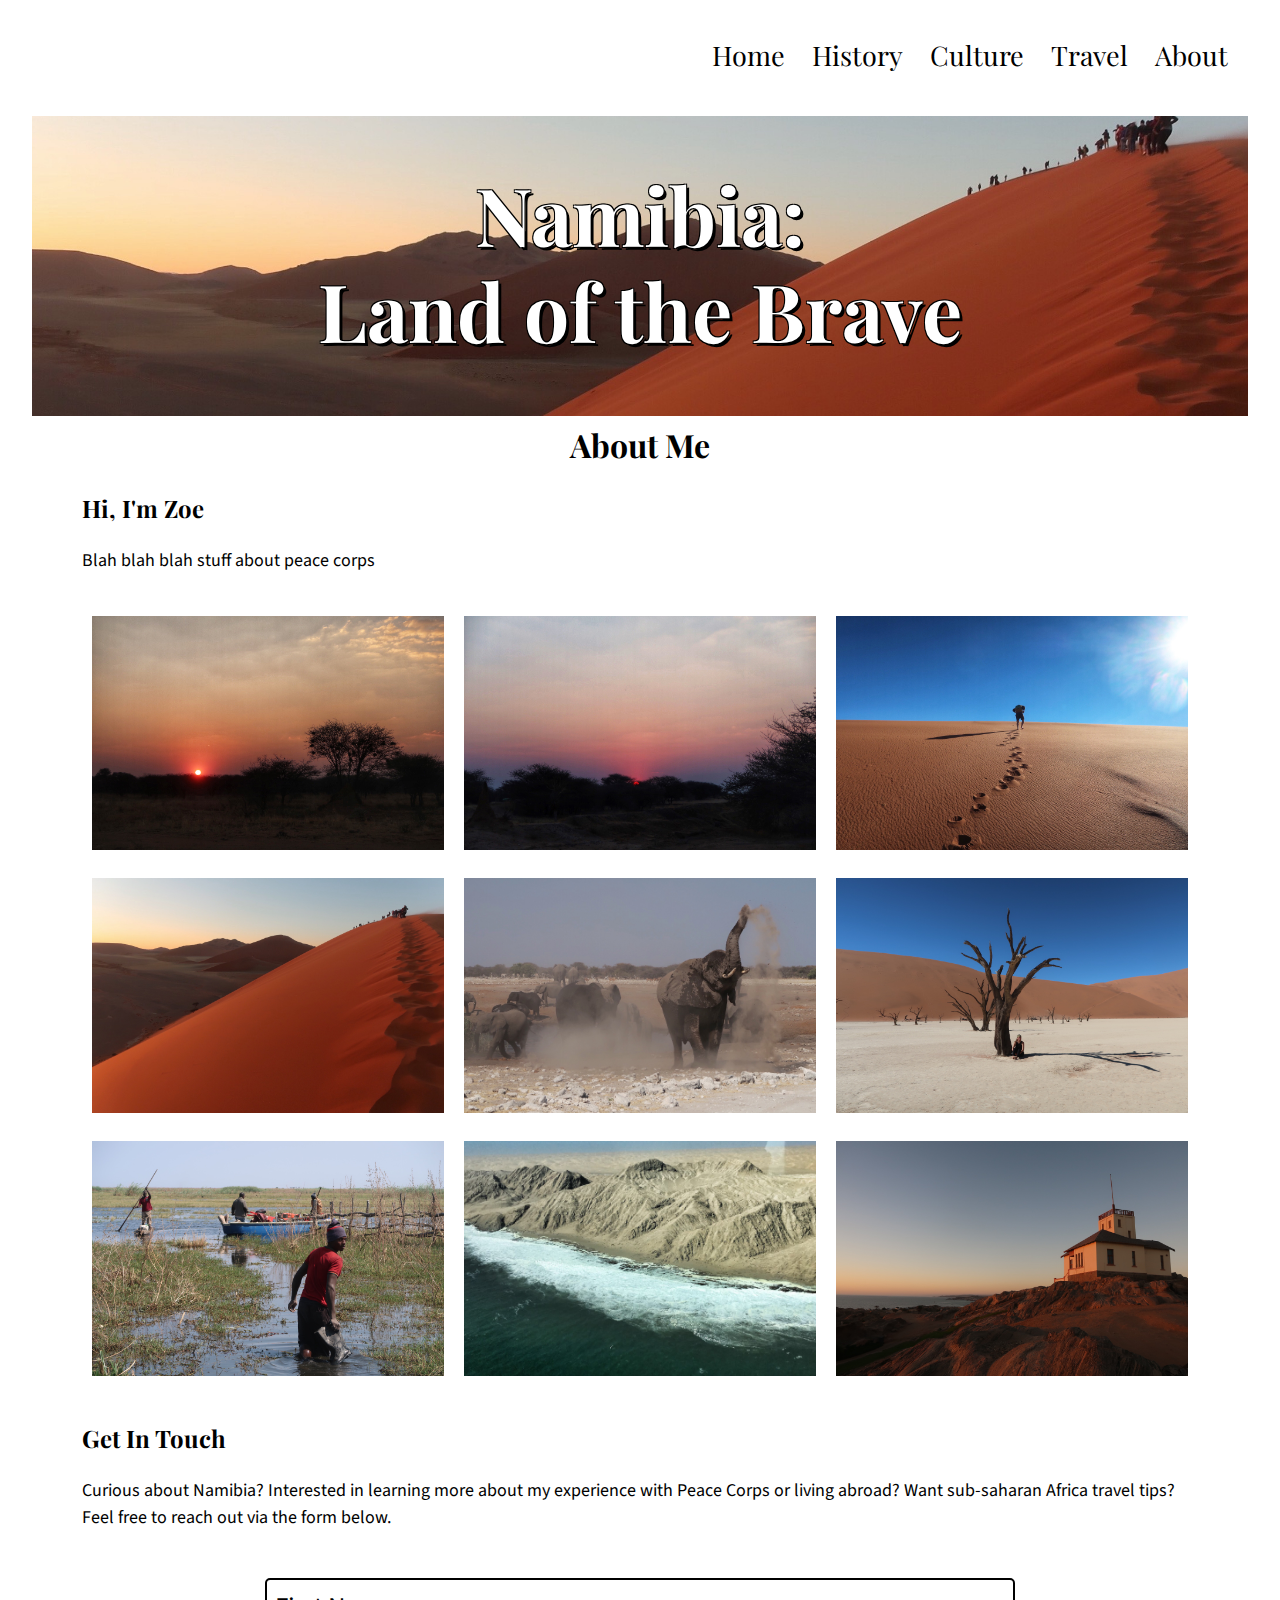
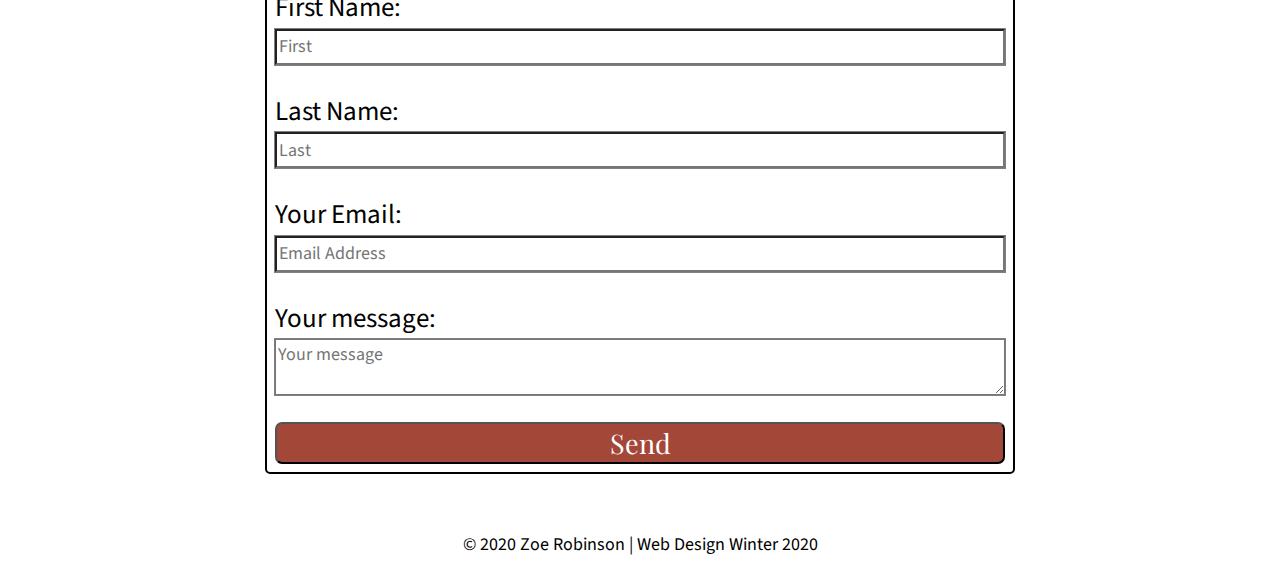
==== about.html @ 70f1e92c "Add files via upload" ====
<!DOCTYPE html>
<html lang="en">
  <head>
    <!-- Global site tag (gtag.js) - Google Analytics -->
    <script async src="https://www.googletagmanager.com/gtag/js?id=UA-159987668-1"></script>
    <script>
    window.dataLayer = window.dataLayer || [];
    function gtag(){dataLayer.push(arguments);}
    gtag('js', new Date());

    gtag('config', 'UA-159987668-1');
    </script>

    <meta charset="utf-8">
    <link rel="stylesheet" type="text/css" href="css/html5reset.css">
    <link rel="stylesheet" type="text/css" href="css/style.css">
    <link href="https://fonts.googleapis.com/css?family=Playfair+Display&display=swap" rel="stylesheet">
    <link href="https://fonts.googleapis.com/css?family=Source+Sans+Pro&display=swap" rel="stylesheet">
    <link rel="shortcut icon" type="image/png" href="images/namibia-favicon.png"/>

    <title>Namibia</title>
  </head>

  <body>
  <main>
    <!-- Skip to content -->
    <div class="skip"><a href="#main">Skip to Main Content</a></div>
    <div class="about-container">
      <nav>
        <ul>
          <li><a href="index.html">Home</a></li>
          <li><a href="history.html">History</a></li>
          <li><a href="culture.html">Culture</a></li>
          <li><a href="travel.html">Travel</a></li>
          <li class="selected"><a href="about.html">About</a></li>
        </ul>
      </nav>

    <!-- Header content -->
      <header id="main">
        <h1>Namibia:<br>Land of the Brave</h1>
      </header>

    <!-- About -->
    <div class="about-me-text-block">
     <h2>About Me</h2><br>

      <h3>Hi, I'm Zoe</h3><br>
        <p>Blah blah blah stuff about peace corps 
        </p><br>
    </div>

    <div class="gallery">
      <div class="img-one"><img src="images/sunset-1.JPG" alt=""/></div>
      
      <div class="img-two"><img src="images/sunset-2.JPG" alt=""/></div>
      
      <div class="img-three"><img src="images/climbing-dune.JPG" alt=""/></div>
      
      <div class="img-four"><img src="images/dune-sunrise.JPG" alt=""/></div>
      
      <div class="img-five"><img src="images/elephant.jpeg" alt="" /></div>
      
      <div class="img-six"><img src="images/deadvlei.jpg" alt=""/></div>
      
      <div class="img-seven"><img src="images/zambezi.jpg" alt=""/></div>
      
      <div class="img-eight"><img src="images/sea-dunes.jpg" alt="" /></div>
      
      <div class="img-nine"><img src="images/shark-island.jpg" alt="" /></div><br>
    </div>



    <div class="get-in-touch">
      <h3>Get In Touch</h3><br>
      <p>Curious about Namibia? Interested in learning more about my experience with Peace Corps or living abroad? Want sub-saharan Africa travel tips? Feel free to reach out via the form below.
      </p><br>
    </div>

<!-- Form -->
    <div class ="form">

        <form action="https://formspree.io/xaybbjbl" method="POST" target="blank">
        <fieldset>
          <div class = "contact">
          <label for ="first">First Name:</label>
          <input type="text" id ="first" name="fname" placeholder ="First"/>
          <br>
          <label for ="last">Last Name:</label>
          <input type="text" id ="last" name="lname" placeholder ="Last"/> 
          <br>
          <label for ="email">Your Email:</label>
          <input type="email" id="email" name ="email" placeholder ="Email Address"/> 
          <br>
          <label for ="message">Your message:</label>
          <textarea type="text" id="message" name="msg" placeholder="Your message"></textarea>
          <br>
        <button type="submit">Send</button>
        </fieldset>
      </form><br>
    </div>


  
    <footer>
      <p>© 2020 Zoe Robinson | Web Design Winter 2020</p>
    </footer>
    </div>
    </main>
  </body>
</html>
---- css/style.css ----
body{
  	background-color: white;
  	font-size: 18px;
    line-height:1.5;
  	margin: 0;
  	padding: 0;
    font-family: 'Source Sans Pro', sans-serif;
}

header{
  background: url("../images/dune-sunrise.JPG");
  /* parallax effect */
  background-attachment: fixed;    
  background-position: center;
  background-repeat: no-repeat;
  background-size: cover;     
  height: 300px;               
  grid-column: 1 / -1;
  color: black; 
  flex-direction: row;
}

header p{
  color: black;
  font-size: 24px;
  padding: 0 100px;
  text-align: center;
  font-family: 'Source Sans Pro', sans-serif;
  font-weight: 900;
}

/* navbar */
nav{
    background-color: white;
    padding: 5px 5px; 
    text-align: center;
    font-family: 'Playfair Display', serif;
    grid-column: 1 / -1;
    grid-row: 1 / span 1;
}

nav li{
    display:block;
    line-height: 1.1;

}

nav a{
    color: black;
    text-decoration: none; 
}

nav a:hover{
    background: black;
    color: white;
}

div.container li.selected a{
  color: #A34739;
  text-decoration: underline;
}


h1{
  	font-size: 60px;
  	line-height: 1.2;
  	padding: 50px 0;
  	text-align: center;
    margin: 0 auto;
    font-family: 'Playfair Display', serif;
    color: white;
    text-shadow:
       3px 3px 0 #000,
     -1px -1px 0 #000,  
      1px -1px 0 #000,
      -1px 1px 0 #000,
       1px 1px 0 #000;
}

h2{
  	font-size: 32px;
  	line-height: 1.5;
    font-family: 'Playfair Display', serif;
    text-align: center;
}

h3{
    font-size: 24px;
    line-height: 1;
    font-family: 'Playfair Display', serif;
}

/* skip to content hidden, transition in */
.skip a{
  	background: white;
  	left: 0;
  	padding: 6px;
  	-webkit-transition: top 1s ease-out;
  	transition: top 1s ease-out;
  	z-index: 1;
  	position: absolute;
  	top: -40px;
}

/* move skip to content to top right of page when in focus */
.skip a:focus{
	top: 0;
}
 
/* add a border around content in focus */
*:focus{
 	border: 2px solid black;
 } 

footer{
  	background-color: white;
  	color: black;
  	grid-column: 1 / -1; 
  	grid-row: 9 / span 1;
    padding: 10px;
  	text-align: center;
}


/* grid container */
.container{
  display: grid;
  grid-template-columns: 50px auto 50px;
  grid-template-rows: auto auto auto auto auto auto auto auto auto;
  grid-row-gap: 15px;
}

/* Homepage (HP) styling */

.about-text-block{
  display: grid;
  text-align: center;
  grid-column: 2 / span 1;
  grid-row: 3 / span 1;
}

.quick-facts-block {
  grid-column: 2 / span 1;
  grid-row: 4 / span 1;
  text-align: center;
}

/* HP - slideshow container */
.slideshow-container {
  position: relative;
  background: #f1f1f1f1;
  min-height: 300px;
  grid-column: 2 / span 1;
  grid-row: 5 / span 1;
}

/* HP - slides */
.mySlides {
  display: none;
  padding: 80px;
  font-size: 1em;
  text-align: center;
}

/* HP - next & previous buttons */
.prev, .next {
  cursor: pointer;
  position: absolute;
  top: 50%;
  width: auto;
  margin-top: -70px;
  padding: 16px;
  color: #A34739;
  font-family: 'Playfair Display', serif;
  font-weight: bold;
  font-size: 4em;
  border-radius: 0 3px 3px 0;
  user-select: none;
}

/* HP - position the "next button" to the right */
.next {
  position: absolute;
  right: 0;
  border-radius: 3px 0 0 3px;
}

/* HP - on hover, add a slightly opaque background color */
.prev:hover, .next:hover {
  background-color: rgba(0,0,0,0.8);
  color: white;
}

/* HP - dot/bullet/indicator container */
.dot-container {
  text-align: center;
  padding: 20px;
  background: #ddd;
  grid-column: 2 / span 1;
  grid-row: 6 / span 1;
}

/* HP - dots/bullets/indicators */
.dot {
  cursor: pointer;
  height: 15px;
  width: 15px;
  margin: 0 2px;
  background-color: #bbb;
  border-radius: 50%;
  display: inline-block;
  transition: background-color 0.6s ease;
}

/* HP - Add a background color to the active dot/circle */
.active, .dot:hover {
  background-color: #A34739;
}


/* HP - cards */
.cards{
    display: flex;
    min-height: 300px;
    flex-direction: row;
    justify-content: center;
    align-items: center;
    flex-wrap: wrap;
    grid-column: 2 / span 1;
    grid-row: 8 / span 1; 
}

.cards-heading{
  justify-content: center;
  text-align: center;
  grid-column: 2 / span 1;
  grid-row: 7 / span 1;
}

.card {
  margin: 10px;
  background: #A34739;
  border-radius: 7px;
  padding: 15px;
  flex-basis: 500px;
}

.card > p {
  list-style: none;
  padding: 10px;
  color: #ffffff;
  text-align: center;
}

.card > ul li {
  width: 90%;
  margin: 20px auto;
}

.card button{
  width: 90%;
  height: 50px;
  display: block;
  margin: 0 auto;
  background: #ffffff; 
  color: #000000;
  font-size: 1.5em;
  font-family: 'Playfair Display', serif;
  border-radius: 7px;
}

.card button:hover {
  background: #000000;
  color: #ffffff;
}

.card > img{
  width: 300px;
  border: 0px solid #ffffff;
  border-radius: 7px 7px 0 0;
}

.flip-cards{
  display: flex;
  max-height: 100px;
  flex-direction: row;
  justify-content: center;
  justify-content: space-between;
  align-items: center;
  flex-wrap: wrap;
  padding: 10px 10px 10px 10px;
  grid-column: 2 / span 1;
  grid-row: 4 / span 2; 
}

/* The flip card container */
.flip-card {
  background-color: white;
  width: 100px;
  height: 100px;
  border: none;
  perspective: 1000px; /* Remove this if you don't want the 3D effect */
}

/* This container is needed to position the front and back side */
.flip-card-inner {
  position: relative;
  width: 100%;
  height: 100%;
  text-align: center;
  transition: transform 0.8s;
  transform-style: preserve-3d;
}

/* Do an horizontal flip when you move the mouse over the flip box container */
.flip-card:hover .flip-card-inner {
  transform: rotateY(180deg);
}

/* Position the front and back side */
.flip-card-front, .flip-card-back {
  position: absolute;
  width: 100%;
  height: 100%;
  -webkit-backface-visibility: hidden; /* Safari */
  backface-visibility: hidden;
}

/* Style the front side (fallback if image is missing) */
.flip-card-front {
  background-color: white;
  color: black;
}

/* Style the back side */
.flip-card-back {
  background: white;
  color: black;
  align-self: center;
  transform: rotateY(180deg);
}

.flip-card-back > h3 {
  font-size: .75em;
}


/* History (H) styling */
.history-text-block{
  display: grid;
  text-align: left;
  grid-column: 2 / span 1;
  grid-row: 3 / span 1;
}

.history-gallery{
  width: 90%;
  padding: 10px;
  display: block;
  margin-left: auto;
  margin-right: auto;
  grid-column: 2 / span 1;
  grid-row: 4 / span 1;
}

.history-caption{
  font-size: 1.25em;
  line-height: 1;
  padding: 10px 0;
  text-align: center;
  font-family: 'Playfair Display', serif;
  color: black;
  grid-column: 2 / span 1;
  grid-row: 5 / span 1;
}

/* Culture (C) styling */
.culture-text-block-1{
  display: grid;
  text-align: left;
  grid-column: 2 / span 1;
  grid-row: 3 / span 1;
}

.culture-text-block-2{
  display: grid;
  text-align: left;
  grid-column: 2 / span 1;
  grid-row: 6 / span 1;
}

.culture-gallery{
  width: 60%;
  padding: 10px;
  display: block;
  margin-left: auto;
  margin-right: auto;
  grid-column: 2 / span 1;
  grid-row: 6 / span 1;
}

.culture-caption{
    font-size: 1.25em;
    line-height: 1;
    padding: 10px 0;
    text-align: center;
    font-family: 'Playfair Display', serif;
    color: black;
    grid-column: 2 / span 1;
    grid-row: 7 / span 1;
}

/* Travel (T) styling */
.travel-text-block{
  display: grid;
  text-align: left;
  grid-column: 2 / span 1;
  grid-row: 3 / span 1;
}

.travel-gallery{
  width: 90%;
  padding: 10px;
  display: block;
  margin-left: auto;
  margin-right: auto;
  grid-column: 2 / span 1;
  grid-row: 4 / span 1;
}

.travel-caption{
    font-size: 20px;
    line-height: 1;
    padding: 10px 0;
    text-align: center;
    font-family: 'Playfair Display', serif;
    color: black;
    grid-column: 2 / span 1;
    grid-row: 5 / span 1;
}


/* About (A) styling */

.about-container{
  display: grid;
  grid-template-columns: 50px 1fr 50px;
  grid-template-rows: repeat(9,auto);
  margin: auto;
  width: 95vw;
  grid-row-gap: 5px;
}

.about-container div{
  overflow: hidden;
}

.about-me-text-block{
  display: grid;
  text-align: left;
  grid-column: 2 / span 1;
  grid-row: 3 / span 1;
}

/* A - gallery styling */
.gallery{
  display: grid;
  text-align: left;
  grid-column: 2 / span 1;
  grid-row: 4 / span 1;
}

.gallery img {
  object-fit: cover;
  max-width: 100%;
  margin: 0 auto;
}

.img-one,.img-two,.img-three,.img-four,.img-five,.img-six,.img-seven,.img-eight,.img-nine{
  padding: 30px;
}


.get-in-touch{
  text-align: left;
  grid-column: 2 / span 1;
  grid-row: 7 / span 1;
}

.form{
  grid-column: 1 / -1;
  grid-row: 8 / span 1;
  width: 100%;
}

/* form styling */
fieldset{
   border-radius: 10px;
   margin: 0 auto;
}

fieldset div{
   border: 2px solid black;
   margin: 2%;
   padding: 1%;
   border-radius: 5px;
}

.contact{
   display: grid;
}
{
   border: 1px solid black;
   width: 100%
   padding: 3%;
   margin-left: 10%;
   -webkit-box-sizing: content-box;
   -moz-box-sizing: content-box;
   box-sizing: content-box;
}

div label{
  font-family: 'Source Sans Pro', sans-serif;
  font-size: 1.5em; 
}

input, textarea, select{
  background-color:#FFFFFF;
  min-height: 30px;
  outline: solid 1px gray;
  font-family: 'Source Sans Pro', sans-serif;
  font-size: 1em;
}

textarea #message{
  font-family: 'Source Sans Pro', sans-serif;
  font-size: 1em;
}

form button {
  background-color: #A34739;
  border-radius: 7px;
  font-family: 'Playfair Display', serif;
  color: white;
  font-size: 1.5em;
}



/* media query #1: TABLET view */

@media screen and (min-width: 600px){
/* navbar */
nav{
    padding: 20px 20px; 
    text-align: center;
    font-size: 1.25em;
}

nav li{
    display:inline-block;
    padding-left:20px;
}

nav a:hover{
    padding: 5px 1px;
}

fieldset{
  width: 90%;
}

}

/* media query #2: DESKTOP view */

@media screen and (min-width: 850px){

  .container{
  display: grid;
  grid-template-columns: 200px auto 200px;
  }

  .slideshow-container {
  min-height: 200px;
  }

  nav{
    padding: 35px 20px;
    text-align: right;
    font-size: 1.5em;
  }

  nav a:hover{
    padding: 10px 1px;
  }

  h1{
    color: white;
    font-size: 80px;
    line-height: 1.2;
    padding: 50px 0;
    text-align: center;
    margin: 0 auto;
    font-family: 'Playfair Display', serif;
  }


  .card {
    flex-basis: 250px;
    flex-flow: row wrap;
    justify-content: center;
  }

  .mySlides {
  font-size: 1.5em;
  }

  .flip-cards{
  display: flex;
  max-height: 200px;
  flex-direction: row;
  justify-content: center;
  justify-content: space-between;
  align-items: center;
  flex-wrap: wrap;
  padding: 10px 10px 120px 10px;
  grid-column: 2 / span 1;
  grid-row: 4 / span 2; 
}

/* About (A) styling */

.about-container{
  display: grid;
  grid-template-columns: 50px repeat(3,1fr) 50px;
  grid-template-rows: repeat(9,auto);
  margin: auto;
  width: 95vw;
  grid-row-gap: 5px;
}

.about-container div{
  overflow: hidden;
}

.about-me-text-block{
  display: grid;
  text-align: left;
  grid-column: 2 / span 3;
  grid-row: 3 / span 1;
}

.gallery{
  grid-column: 2 / span 3;
  grid-row: 4 / span 3;
  width:100%;
  margin: 0 auto;
/*  justify-content: space-between;*/
}

.gallery img {
  object-fit: cover;
  max-width: 100%;
  height: auto;
  transition: transform .5s ease;
}

.gallery img:hover{
    -ms-transform: scale(1.5); 
    -webkit-transform: scale(1.5); 
    transform: scale(1.5);
}

.img-one{
  grid-column: 1 / span 1;
  grid-row: 1 / span 1;
  padding: 10px 10px;
}

.img-two{
  grid-column: 2 / span 1;
  grid-row: 1 / span 1;
  padding: 10px 10px;
}

.img-three{
  grid-column: 3 / span 1;
  grid-row: 1 / span 1;
  padding: 10px 10px;
}

.img-four{
  grid-column: 1 / span 1;
  grid-row: 2 / span 1;
  padding: 10px 10px;
}

.img-five{
  grid-column: 2 / span 1;
  grid-row: 2 / span 1;
  padding: 10px 10px;
}

.img-six{
  grid-column: 3 / span 1;
  grid-row: 2 / span 1;
  padding: 10px 10px;
}

.img-seven{
  grid-column: 1 / span 1;
  grid-row: 3 / span 1;
  padding: 10px 10px;
}

.img-eight{
  grid-column: 2 / span 1;
  grid-row: 3 / span 1;
  padding: 10px 10px;
}

.img-nine{
  grid-column: 3 / span 1;
  grid-row: 3 / span 1;
  padding: 10px 10px;
}


.get-in-touch{
  text-align: left;
  grid-column: 2 / span 3;
  grid-row: 7 / span 1;
}

.form{
  text-align: left;
  grid-column: 2 / span 3;
  grid-row: 8 / span 1;
}

/* The flip card container */
.flip-card {
  background-color: white;
  width: 250px;
  height: 250px;
  border: none;
  perspective: 1000px; /* Remove this if you don't want the 3D effect */
}

.flip-card-back > h3 {
  margin-top: 100px;
}

fieldset{
  width: 70%;
}

}



/* media query #2: reduce motion */

@media screen and (prefers-reduced-motion: reduce){
  html{
      scroll-behavior: auto;
  }

  .skip a{
    -webkit-transition: none;
    transition: none;
  }
}
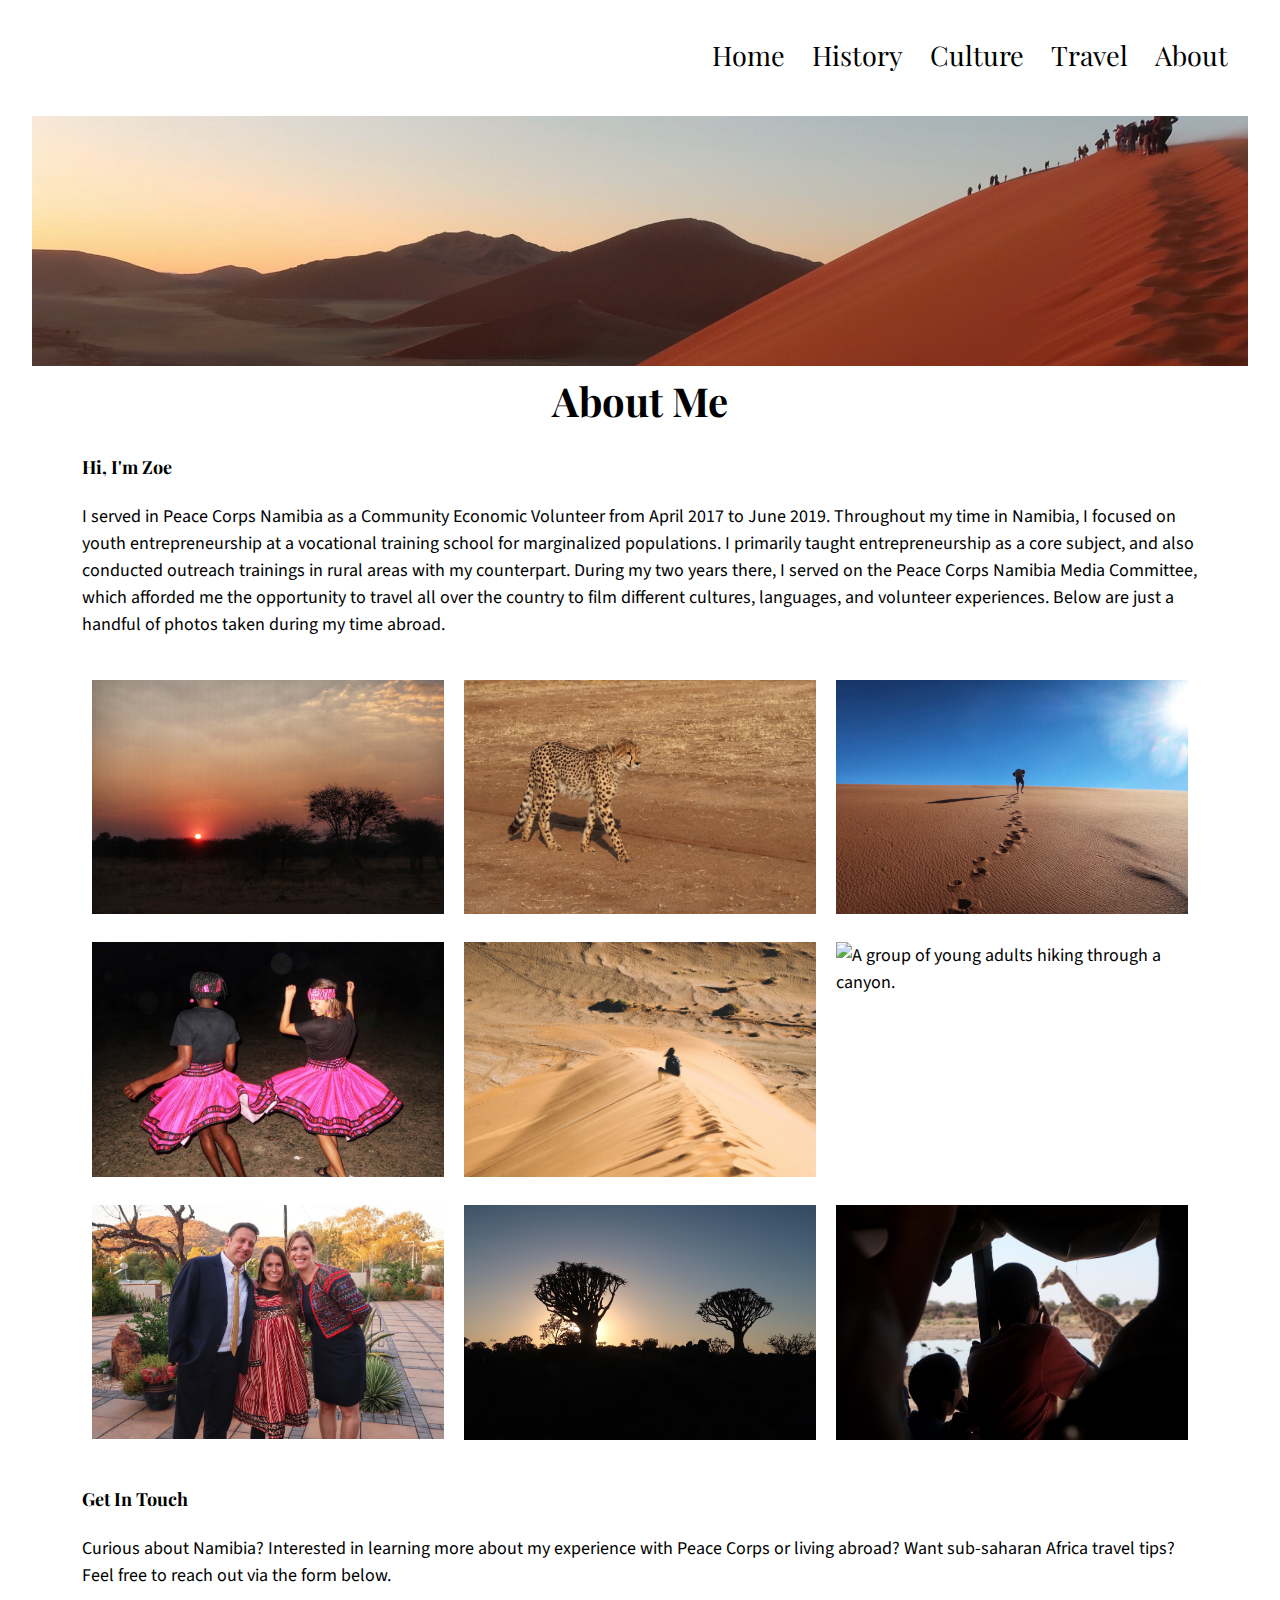
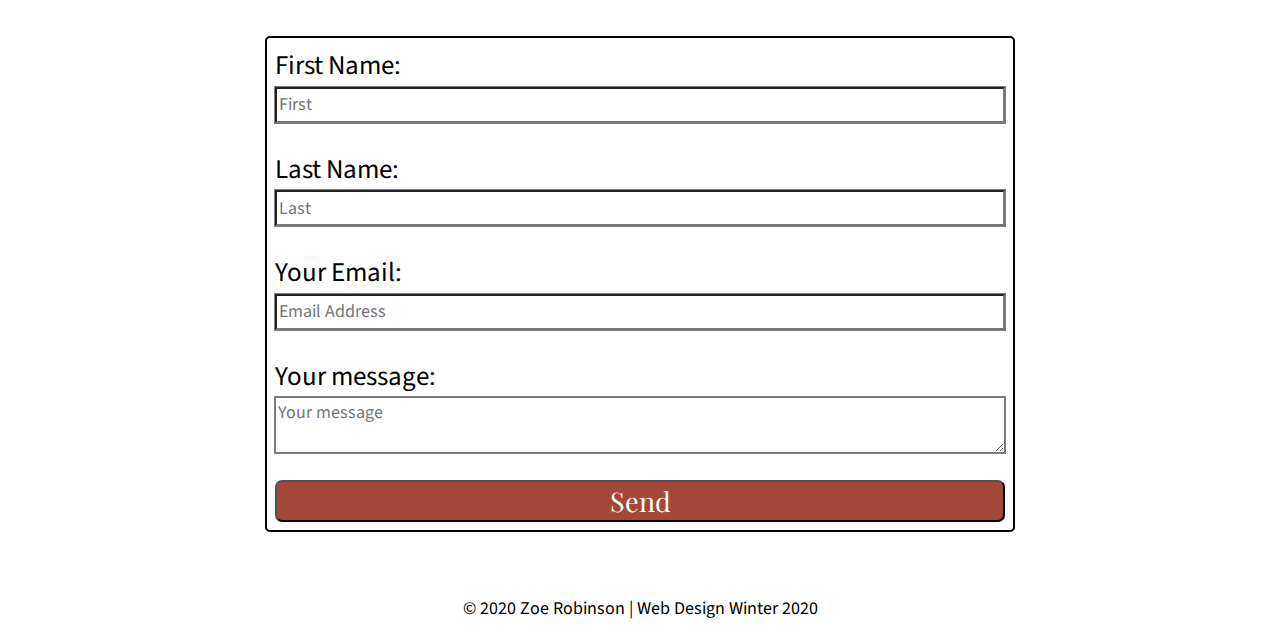
==== commit deb76dd2: "Update about.html" ====
--- a/about.html
+++ b/about.html
@@ -38,7 +38,6 @@
 
     <!-- Header content -->
       <header id="main">
-        <h1>Namibia:<br>Land of the Brave</h1>
       </header>
 
     <!-- About -->
@@ -46,28 +45,28 @@
      <h2>About Me</h2><br>
 
       <h3>Hi, I'm Zoe</h3><br>
-        <p>Blah blah blah stuff about peace corps 
+        <p>I served in Peace Corps Namibia as a Community Economic Volunteer from April 2017 to June 2019. Throughout my time in Namibia, I focused on youth entrepreneurship at a vocational training school for marginalized populations. I primarily taught entrepreneurship as a core subject, and also conducted outreach trainings in rural areas with my counterpart. During my two years there, I served on the Peace Corps Namibia Media Committee, which afforded me the opportunity to travel all over the country to film different cultures, languages, and volunteer experiences. Below are just a handful of photos taken during my time abroad.
         </p><br>
     </div>
 
     <div class="gallery">
-      <div class="img-one"><img src="images/sunset-1.JPG" alt=""/></div>
+      <div class="img-one"><img src="images/sunset-1.JPG" alt="Sun setting behind a tree over a desert landscape."/></div>
       
-      <div class="img-two"><img src="images/sunset-2.JPG" alt=""/></div>
+      <div class="img-two"><img src="images/cheetah.JPG" alt="A cheetah walking in the sand."/></div>
       
-      <div class="img-three"><img src="images/climbing-dune.JPG" alt=""/></div>
+      <div class="img-three"><img src="images/climbing-dune.JPG" alt="Looking up at someone climbing a steep sand dune."/></div>
       
-      <div class="img-four"><img src="images/dune-sunrise.JPG" alt=""/></div>
+      <div class="img-four"><img src="images/dancing.JPG" alt="Two women in traditional Ovambo clothing dancing."/></div>
       
-      <div class="img-five"><img src="images/elephant.jpeg" alt="" /></div>
+      <div class="img-five"><img src="images/dune-sitting.JPG" alt="A woman sitting on top of a sand dune staring at a vast landscape." /></div>
       
-      <div class="img-six"><img src="images/deadvlei.jpg" alt=""/></div>
+      <div class="img-six"><img src="images/hiking.JPG" alt="A group of young adults hiking through a canyon."/></div>
       
-      <div class="img-seven"><img src="images/zambezi.jpg" alt=""/></div>
+      <div class="img-seven"><img src="images/cos.JPG" alt="Three people smiling at a ceremony, one is in traditional Ovambo clothing."/></div>
       
-      <div class="img-eight"><img src="images/sea-dunes.jpg" alt="" /></div>
+      <div class="img-eight"><img src="images/quiver.JPG" alt="Quiver tree sillouettes at sunset."/></div>
       
-      <div class="img-nine"><img src="images/shark-island.jpg" alt="" /></div><br>
+      <div class="img-nine"><img src="images/safari.JPG" alt="Kids on safari looking out of the vehicle at a giraffe." /></div><br>
     </div>
 
 
--- a/css/style.css
+++ b/css/style.css
@@ -11,10 +11,10 @@
   background: url("../images/dune-sunrise.JPG");
   /* parallax effect */
   background-attachment: fixed;    
-  background-position: center;
+  background-position:  center;
   background-repeat: no-repeat;
   background-size: cover;     
-  height: 300px;               
+  height: 150px;               
   grid-column: 1 / -1;
   color: black; 
   flex-direction: row;
@@ -51,8 +51,17 @@
 }
 
 nav a:hover{
-    background: black;
     color: white;
+    animation: pulse 1s infinite;
+}
+
+@keyframes pulse {
+  0% {
+    background-color: #A34739;
+  }
+  100% {
+    background-color: #000000;
+  }
 }
 
 div.container li.selected a{
@@ -62,30 +71,28 @@
 
 
 h1{
-  	font-size: 60px;
+  	font-size: 70px;
   	line-height: 1.2;
-  	padding: 50px 0;
   	text-align: center;
     margin: 0 auto;
-    font-family: 'Playfair Display', serif;
-    color: white;
-    text-shadow:
-       3px 3px 0 #000,
-     -1px -1px 0 #000,  
-      1px -1px 0 #000,
-      -1px 1px 0 #000,
-       1px 1px 0 #000;
+    font-family: 'Source Sans Pro', sans-serif;
+    color: #A34739;
+    background-color: white;
+    letter-spacing: .05em;
+    text-shadow: 
+      2px 2px 0px #d5d5d5, 
+      4px 4px 0px rgba(0, 0, 0, 0.2);
 }
 
 h2{
-  	font-size: 32px;
+  	font-size: 24px;
   	line-height: 1.5;
     font-family: 'Playfair Display', serif;
     text-align: center;
 }
 
 h3{
-    font-size: 24px;
+    font-size: 18px;
     line-height: 1;
     font-family: 'Playfair Display', serif;
 }
@@ -116,7 +123,7 @@
   	background-color: white;
   	color: black;
   	grid-column: 1 / -1; 
-  	grid-row: 9 / span 1;
+  	grid-row: 10 / span 1;
     padding: 10px;
   	text-align: center;
 }
@@ -126,22 +133,28 @@
 .container{
   display: grid;
   grid-template-columns: 50px auto 50px;
-  grid-template-rows: auto auto auto auto auto auto auto auto auto;
+  grid-template-rows: repeat(10,auto);
   grid-row-gap: 15px;
 }
 
 /* Homepage (HP) styling */
+.title{
+  display: grid;
+  text-align: center;
+  grid-column: 2 / span 1;
+  grid-row: 3 / span 1;
+}
 
 .about-text-block{
   display: grid;
   text-align: center;
   grid-column: 2 / span 1;
-  grid-row: 3 / span 1;
+  grid-row: 4 / span 1;
 }
 
 .quick-facts-block {
   grid-column: 2 / span 1;
-  grid-row: 4 / span 1;
+  grid-row: 5 / span 1;
   text-align: center;
 }
 
@@ -151,7 +164,7 @@
   background: #f1f1f1f1;
   min-height: 300px;
   grid-column: 2 / span 1;
-  grid-row: 5 / span 1;
+  grid-row: 6 / span 1;
 }
 
 /* HP - slides */
@@ -197,7 +210,7 @@
   padding: 20px;
   background: #ddd;
   grid-column: 2 / span 1;
-  grid-row: 6 / span 1;
+  grid-row: 7 / span 1;
 }
 
 /* HP - dots/bullets/indicators */
@@ -227,14 +240,14 @@
     align-items: center;
     flex-wrap: wrap;
     grid-column: 2 / span 1;
-    grid-row: 8 / span 1; 
+    grid-row: 9 / span 1; 
 }
 
 .cards-heading{
   justify-content: center;
   text-align: center;
   grid-column: 2 / span 1;
-  grid-row: 7 / span 1;
+  grid-row: 8 / span 1;
 }
 
 .card {
@@ -477,7 +490,7 @@
 }
 
 .img-one,.img-two,.img-three,.img-four,.img-five,.img-six,.img-seven,.img-eight,.img-nine{
-  padding: 30px;
+  padding: 10px;
 }
 
 
@@ -557,6 +570,10 @@
     font-size: 1.25em;
 }
 
+header{
+  height: 200px;               
+}
+
 nav li{
     display:inline-block;
     padding-left:20px;
@@ -566,9 +583,25 @@
     padding: 5px 1px;
 }
 
+h1{
+  font-size: 90px;
+  line-height: 1.2;
+  text-align: center;
+  margin: 0 auto;
+}
+
+h2{
+    font-size: 30px;
+    line-height: 1.5;
+}
+
 fieldset{
   width: 90%;
 }
+
+.mySlides {
+  font-size: 1.25em;
+  }
 
 }
 
@@ -595,15 +628,27 @@
     padding: 10px 1px;
   }
 
+  header{
+  height: 250px;               
+}
+
   h1{
-    color: white;
-    font-size: 80px;
+    font-size: 100px;
     line-height: 1.2;
-    padding: 50px 0;
     text-align: center;
     margin: 0 auto;
-    font-family: 'Playfair Display', serif;
-  }
+  }
+
+  h2{
+    font-size: 40px;
+    line-height: 1.5;
+}
+
+.gallery img:hover{
+    -ms-transform: scale(1.5); 
+    -webkit-transform: scale(1.5); 
+    transform: scale(1.5);
+}
 
 
   .card {
@@ -656,7 +701,6 @@
   grid-row: 4 / span 3;
   width:100%;
   margin: 0 auto;
-/*  justify-content: space-between;*/
 }
 
 .gallery img {
@@ -762,13 +806,11 @@
 
 /* media query #2: reduce motion */
 
-@media screen and (prefers-reduced-motion: reduce){
-  html{
-      scroll-behavior: auto;
-  }
-
-  .skip a{
-    -webkit-transition: none;
-    transition: none;
-  }
-}
+@media (prefers-reduced-motion: reduce) {
+  nav a:hover {
+    animation: none;
+    background-color:black;
+  }
+  .gallery img:hover{
+    transform:none;
+}
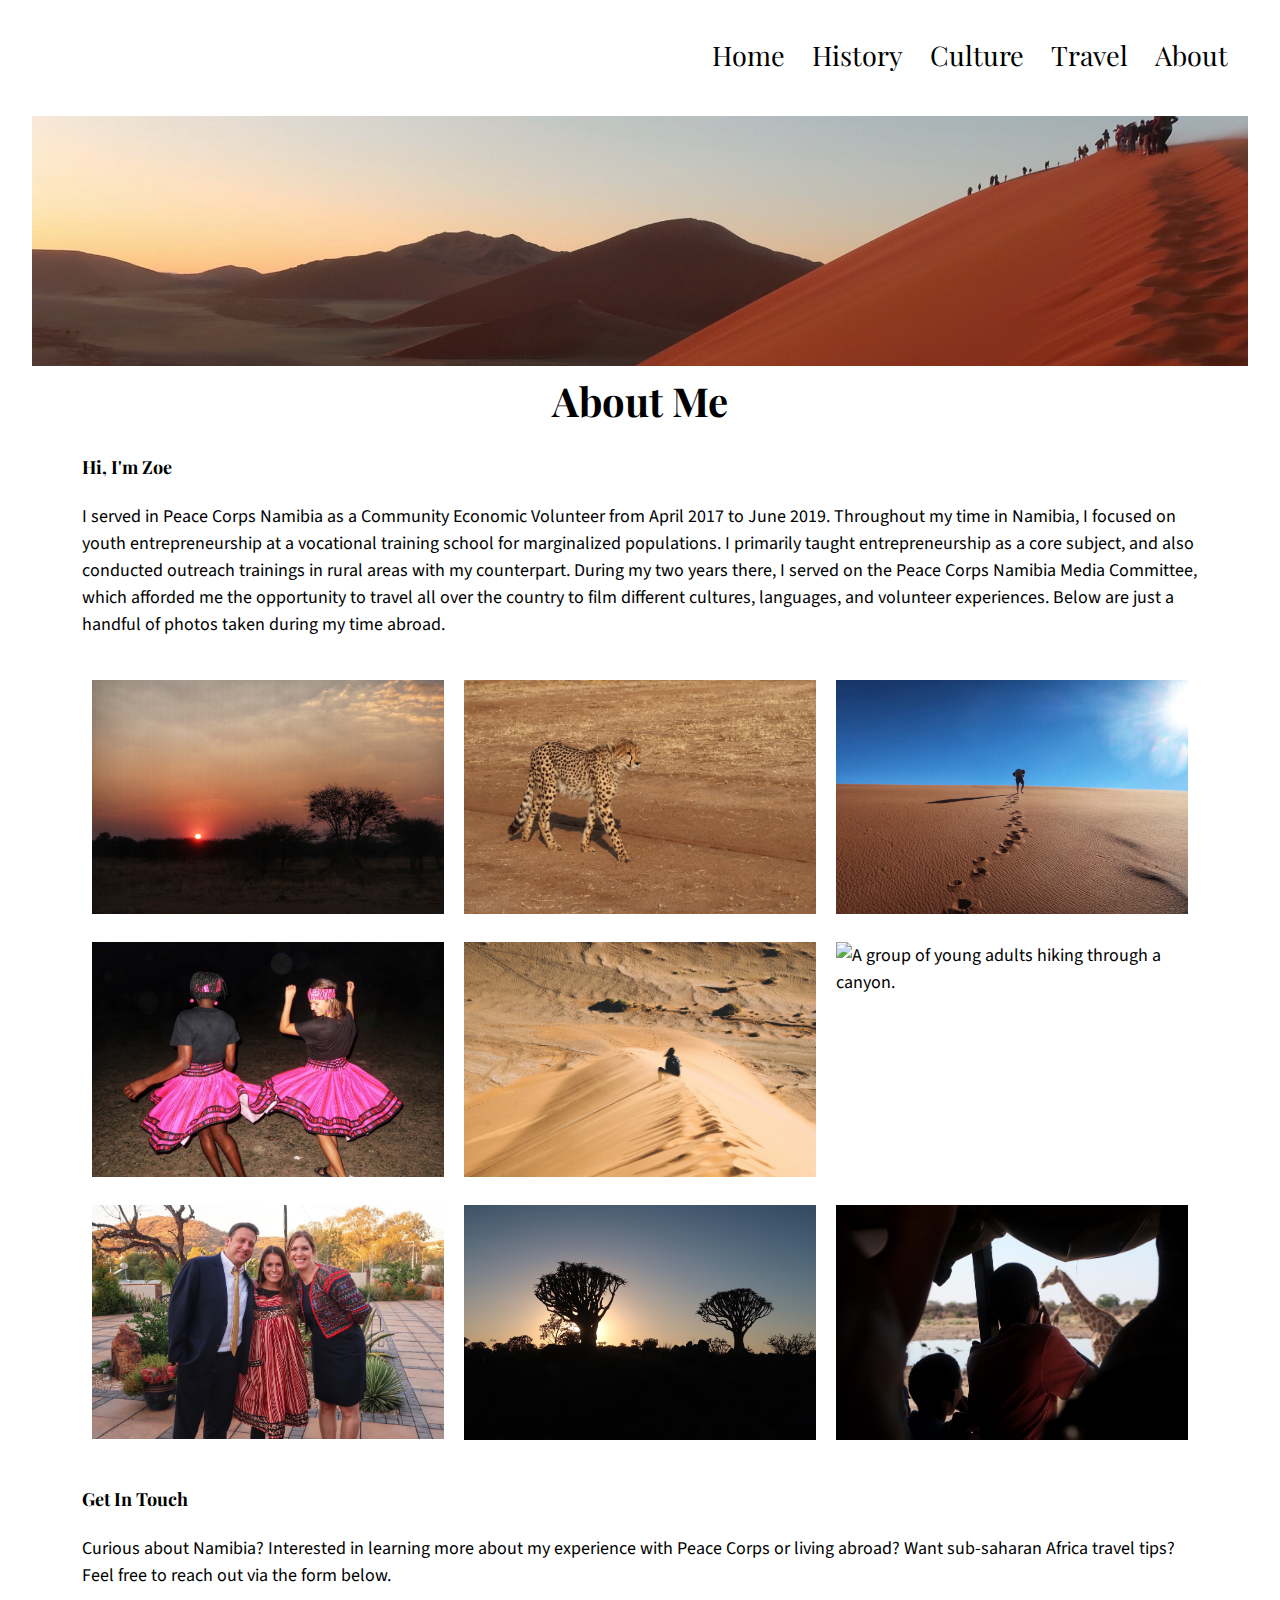
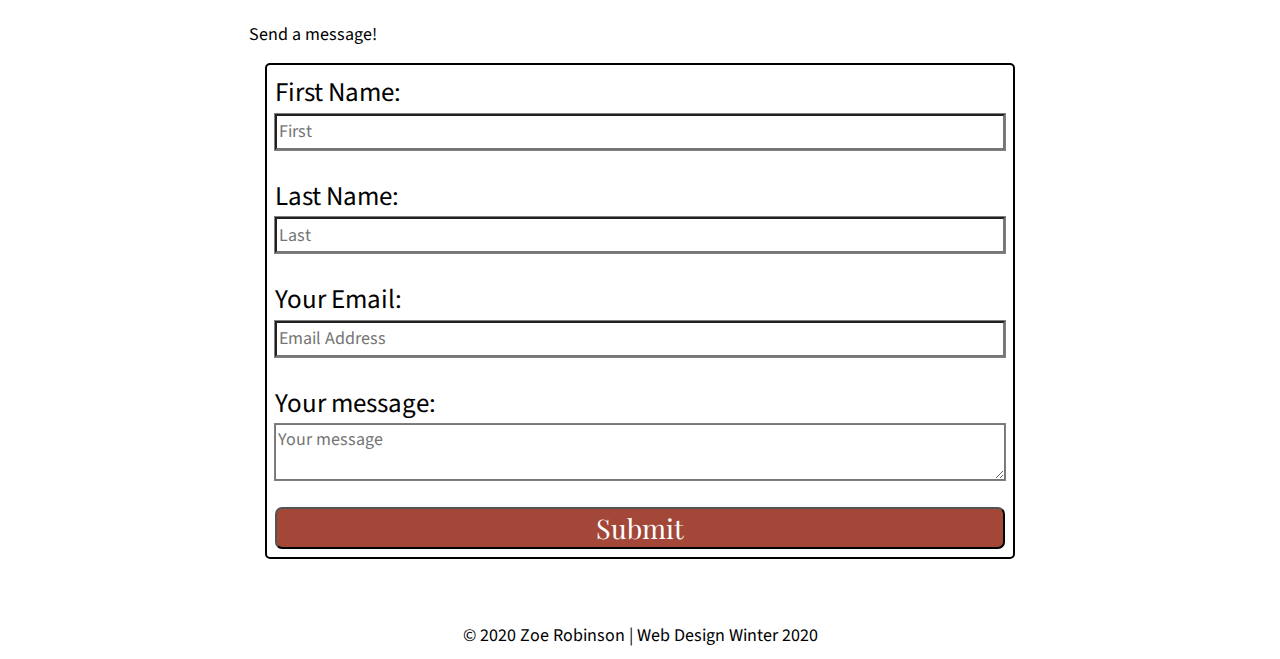
==== commit e67193b3: "Update about.html" ====
--- a/about.html
+++ b/about.html
@@ -18,7 +18,7 @@
     <link href="https://fonts.googleapis.com/css?family=Source+Sans+Pro&display=swap" rel="stylesheet">
     <link rel="shortcut icon" type="image/png" href="images/namibia-favicon.png"/>
 
-    <title>Namibia</title>
+    <title>Namibia: About</title>
   </head>
 
   <body>
@@ -82,6 +82,7 @@
 
         <form action="https://formspree.io/xaybbjbl" method="POST" target="blank">
         <fieldset>
+        <legend>Send a message!</legend>
           <div class = "contact">
           <label for ="first">First Name:</label>
           <input type="text" id ="first" name="fname" placeholder ="First"/>
@@ -95,7 +96,7 @@
           <label for ="message">Your message:</label>
           <textarea type="text" id="message" name="msg" placeholder="Your message"></textarea>
           <br>
-        <button type="submit">Send</button>
+        <button type="submit">Submit</button>
         </fieldset>
       </form><br>
     </div>
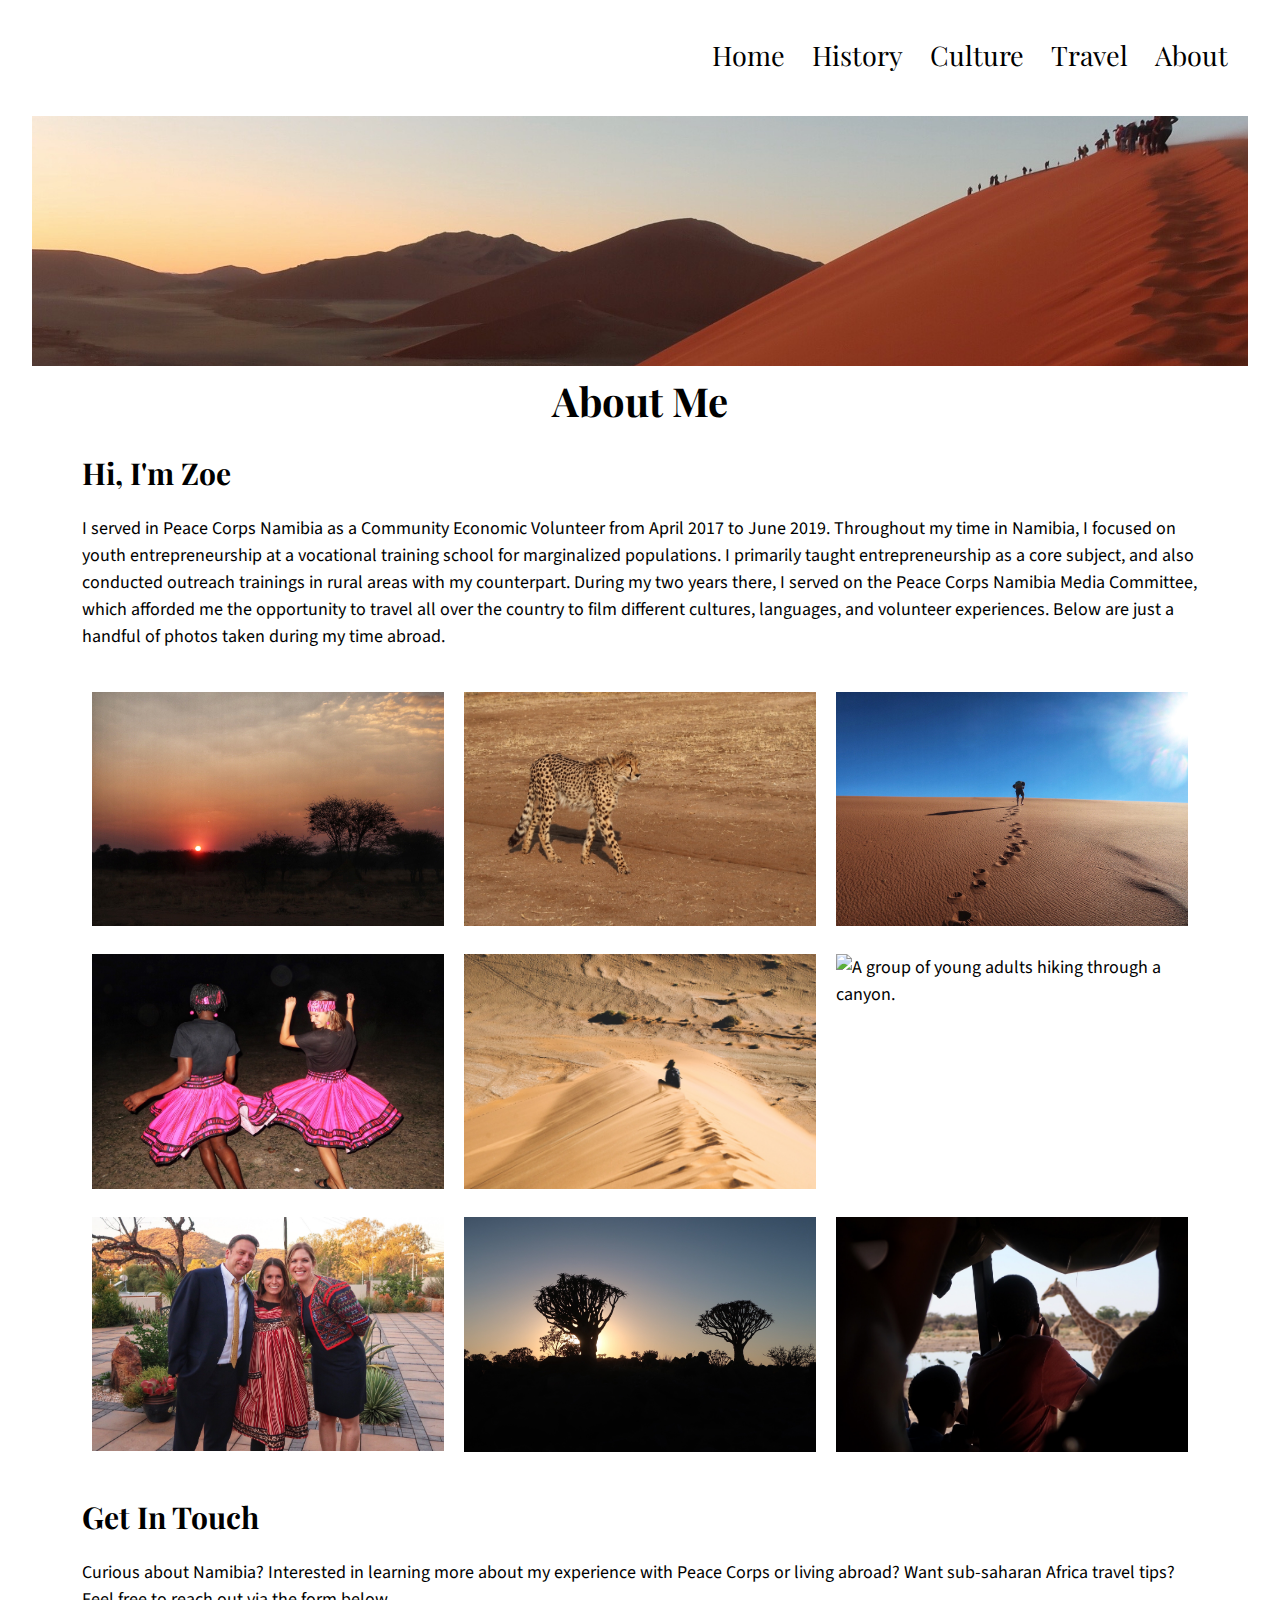
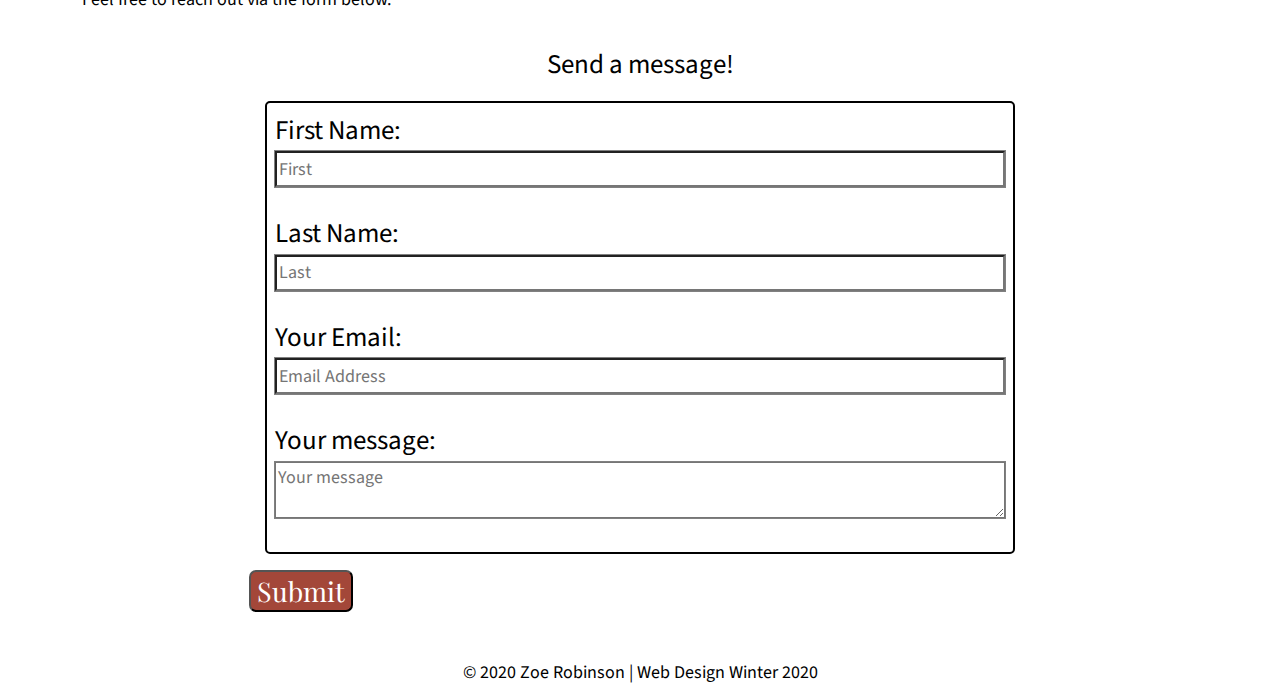
==== commit 5f57f54f: "Update about.html" ====
--- a/about.html
+++ b/about.html
@@ -27,7 +27,7 @@
     <div class="skip"><a href="#main">Skip to Main Content</a></div>
     <div class="about-container">
       <nav>
-        <ul>
+        <ul class="navbar">
           <li><a href="index.html">Home</a></li>
           <li><a href="history.html">History</a></li>
           <li><a href="culture.html">Culture</a></li>
@@ -80,23 +80,24 @@
 <!-- Form -->
     <div class ="form">
 
-        <form action="https://formspree.io/xaybbjbl" method="POST" target="blank">
+      <form action="https://formspree.io/xaybbjbl" method="POST" target="blank">
         <fieldset>
-        <legend>Send a message!</legend>
-          <div class = "contact">
-          <label for ="first">First Name:</label>
-          <input type="text" id ="first" name="fname" placeholder ="First"/>
-          <br>
-          <label for ="last">Last Name:</label>
-          <input type="text" id ="last" name="lname" placeholder ="Last"/> 
-          <br>
-          <label for ="email">Your Email:</label>
-          <input type="email" id="email" name ="email" placeholder ="Email Address"/> 
-          <br>
-          <label for ="message">Your message:</label>
-          <textarea type="text" id="message" name="msg" placeholder="Your message"></textarea>
-          <br>
-        <button type="submit">Submit</button>
+          <legend>Send a message!</legend>
+            <div class = "contact">
+              <label for ="first">First Name:</label>
+              <input type="text" id ="first" name="fname" placeholder ="First"/>
+              <br>
+              <label for ="last">Last Name:</label>
+              <input type="text" id ="last" name="lname" placeholder ="Last"/> 
+              <br>
+              <label for ="email">Your Email:</label>
+              <input type="email" id="email" name ="email" placeholder ="Email Address"/> 
+              <br>
+              <label for ="message">Your message:</label>
+              <textarea id="message" name="msg" placeholder="Your message"></textarea>
+              <br>
+            </div>
+          <button type="submit">Submit</button>
         </fieldset>
       </form><br>
     </div>
--- a/css/style.css
+++ b/css/style.css
@@ -132,7 +132,7 @@
 /* grid container */
 .container{
   display: grid;
-  grid-template-columns: 50px auto 50px;
+  grid-template-columns: 50px 1fr 50px;
   grid-template-rows: repeat(10,auto);
   grid-row-gap: 15px;
 }
@@ -295,24 +295,23 @@
 
 .flip-cards{
   display: flex;
-  max-height: 100px;
+  width: 100%;
   flex-direction: row;
   justify-content: center;
   justify-content: space-between;
   align-items: center;
-  flex-wrap: wrap;
   padding: 10px 10px 10px 10px;
   grid-column: 2 / span 1;
-  grid-row: 4 / span 2; 
+  grid-row: 4 / span 1; 
 }
 
 /* The flip card container */
 .flip-card {
   background-color: white;
-  width: 100px;
-  height: 100px;
+  width: 33%;
   border: none;
   perspective: 1000px; /* Remove this if you don't want the 3D effect */
+  margin: 0px 0px 130px 0px;
 }
 
 /* This container is needed to position the front and back side */
@@ -327,6 +326,10 @@
 
 /* Do an horizontal flip when you move the mouse over the flip box container */
 .flip-card:hover .flip-card-inner {
+  transform: rotateY(180deg);
+}
+
+.flip-card:focus .flip-card-inner {
   transform: rotateY(180deg);
 }
 
@@ -354,7 +357,8 @@
 }
 
 .flip-card-back > h3 {
-  font-size: .75em;
+  margin-top: 50px;
+  font-size: 18px;
 }
 
 
@@ -558,6 +562,12 @@
   font-size: 1.5em;
 }
 
+form legend {
+  text-align: center;
+  font-family:'Source Sans Pro', sans-serif;
+  font-size: 1.5em;
+}
+
 
 
 /* media query #1: TABLET view */
@@ -595,6 +605,12 @@
     line-height: 1.5;
 }
 
+h3{
+    font-size: 24px;
+    line-height: 1;
+    font-family: 'Playfair Display', serif;
+}
+
 fieldset{
   width: 90%;
 }
@@ -602,6 +618,15 @@
 .mySlides {
   font-size: 1.25em;
   }
+
+.flip-card {
+  margin: 0px 0px 220px 0px;
+}
+
+.flip-card-back > h3 {
+  margin-top: 100px;
+  font-size: 24px;
+}
 
 }
 
@@ -630,7 +655,7 @@
 
   header{
   height: 250px;               
-}
+  }
 
   h1{
     font-size: 100px;
@@ -642,13 +667,19 @@
   h2{
     font-size: 40px;
     line-height: 1.5;
-}
-
-.gallery img:hover{
+  }
+
+  h3{
+    font-size: 30px;
+    line-height: 1;
+    font-family: 'Playfair Display', serif;
+  }
+
+  .gallery img:hover{
     -ms-transform: scale(1.5); 
     -webkit-transform: scale(1.5); 
     transform: scale(1.5);
-}
+  }
 
 
   .card {
@@ -661,18 +692,9 @@
   font-size: 1.5em;
   }
 
-  .flip-cards{
-  display: flex;
-  max-height: 200px;
-  flex-direction: row;
-  justify-content: center;
-  justify-content: space-between;
-  align-items: center;
-  flex-wrap: wrap;
-  padding: 10px 10px 120px 10px;
-  grid-column: 2 / span 1;
-  grid-row: 4 / span 2; 
-}
+  .flip-card {
+  margin: 0px 0px 320px 0px;
+  }
 
 /* About (A) styling */
 
@@ -783,28 +805,19 @@
   grid-row: 8 / span 1;
 }
 
-/* The flip card container */
-.flip-card {
-  background-color: white;
-  width: 250px;
-  height: 250px;
-  border: none;
-  perspective: 1000px; /* Remove this if you don't want the 3D effect */
-}
 
 .flip-card-back > h3 {
   margin-top: 100px;
+  font-size: 30px;
 }
 
 fieldset{
   width: 70%;
 }
-
-}
-
-
-
-/* media query #2: reduce motion */
+}
+
+
+/* media query #3: reduce motion */
 
 @media (prefers-reduced-motion: reduce) {
   nav a:hover {
@@ -813,4 +826,8 @@
   }
   .gallery img:hover{
     transform:none;
-}
+  }
+  .flip-card:hover{
+  transform:none;
+  }
+}
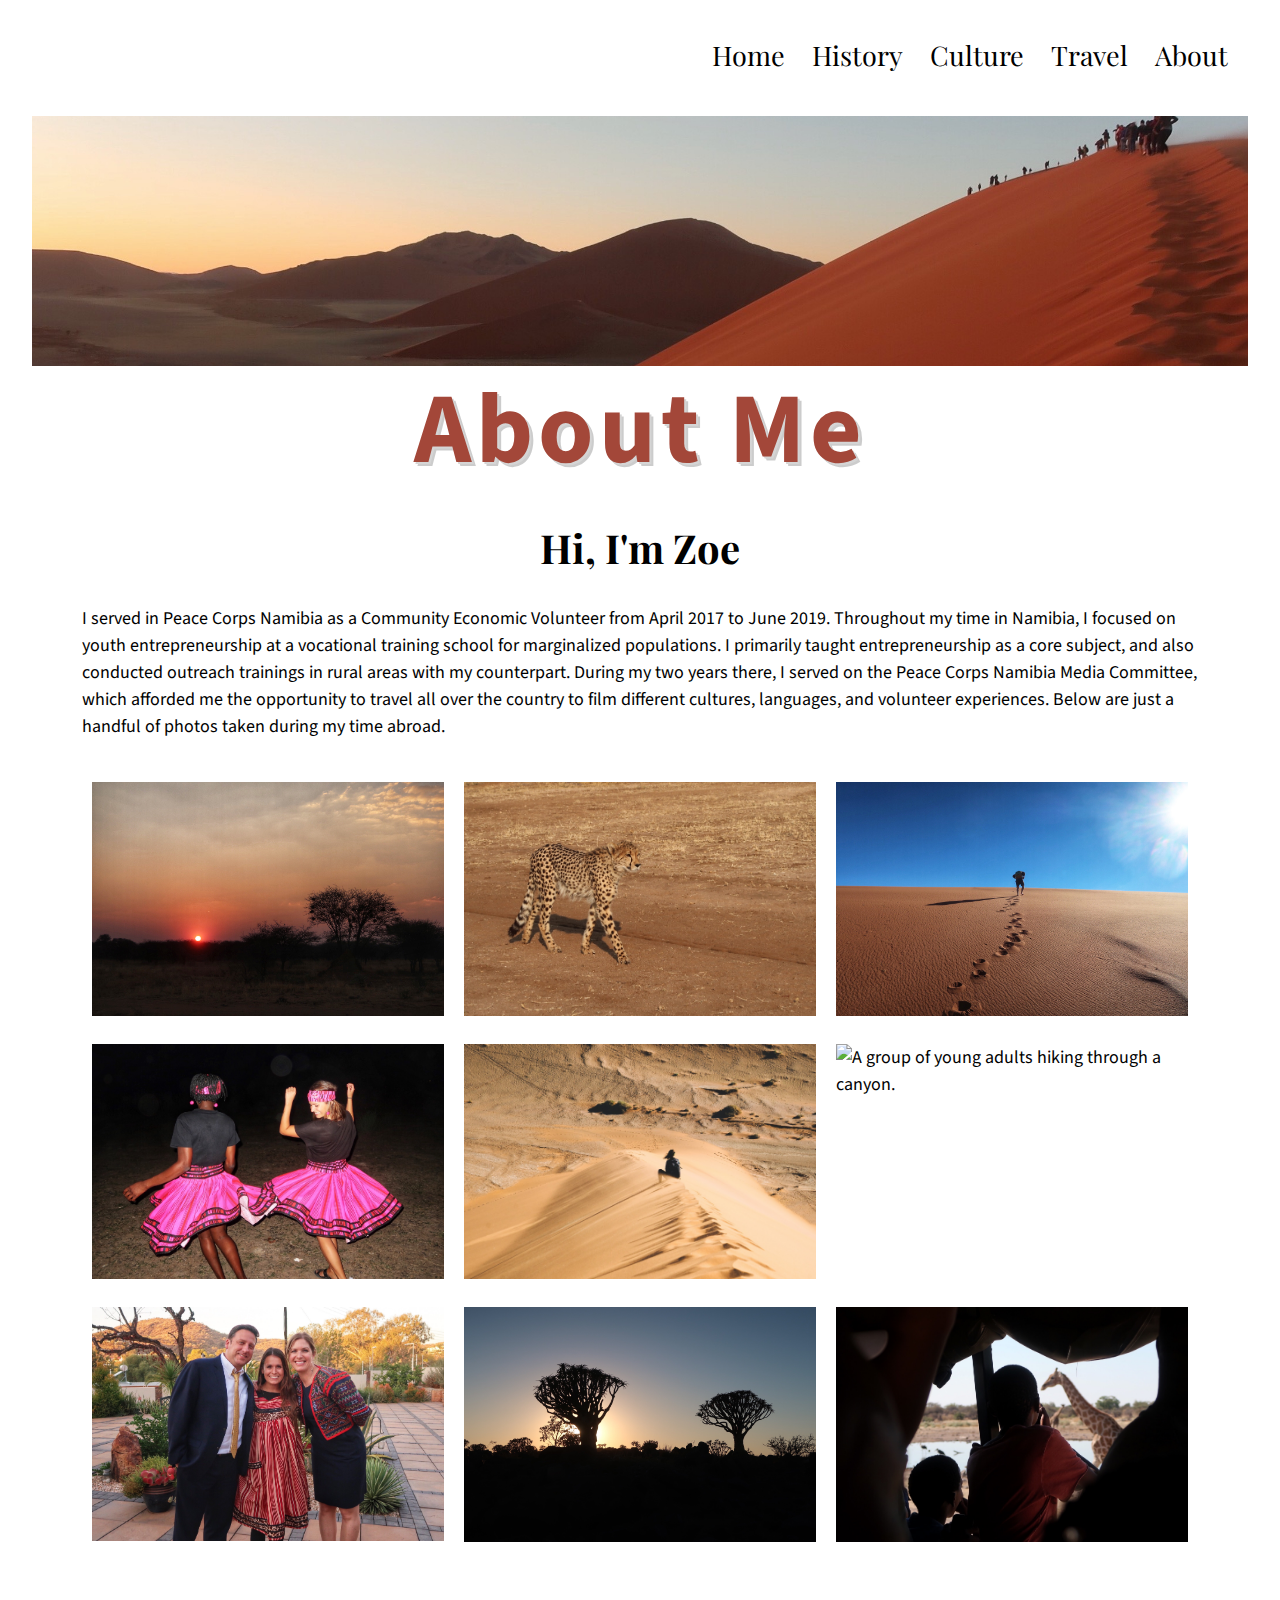
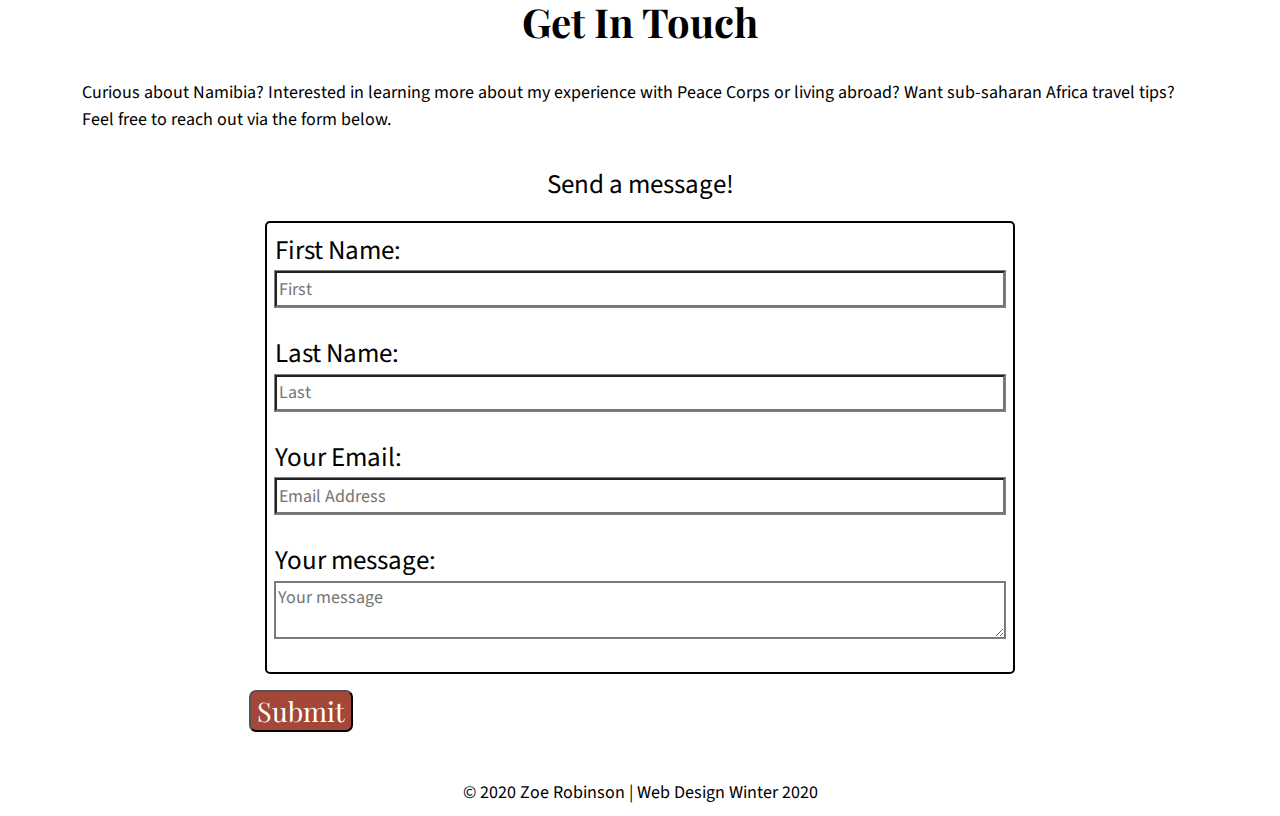
==== commit c4cd4ee4: "Update about.html" ====
--- a/about.html
+++ b/about.html
@@ -40,11 +40,11 @@
       <header id="main">
       </header>
 
-    <!-- About -->
+    <!-- Text -->
     <div class="about-me-text-block">
-     <h2>About Me</h2><br>
+     <h1>About Me</h1><br>
 
-      <h3>Hi, I'm Zoe</h3><br>
+      <h2>Hi, I'm Zoe</h2><br>
         <p>I served in Peace Corps Namibia as a Community Economic Volunteer from April 2017 to June 2019. Throughout my time in Namibia, I focused on youth entrepreneurship at a vocational training school for marginalized populations. I primarily taught entrepreneurship as a core subject, and also conducted outreach trainings in rural areas with my counterpart. During my two years there, I served on the Peace Corps Namibia Media Committee, which afforded me the opportunity to travel all over the country to film different cultures, languages, and volunteer experiences. Below are just a handful of photos taken during my time abroad.
         </p><br>
     </div>
@@ -72,7 +72,7 @@
 
 
     <div class="get-in-touch">
-      <h3>Get In Touch</h3><br>
+      <h2>Get In Touch</h2><br>
       <p>Curious about Namibia? Interested in learning more about my experience with Peace Corps or living abroad? Want sub-saharan Africa travel tips? Feel free to reach out via the form below.
       </p><br>
     </div>
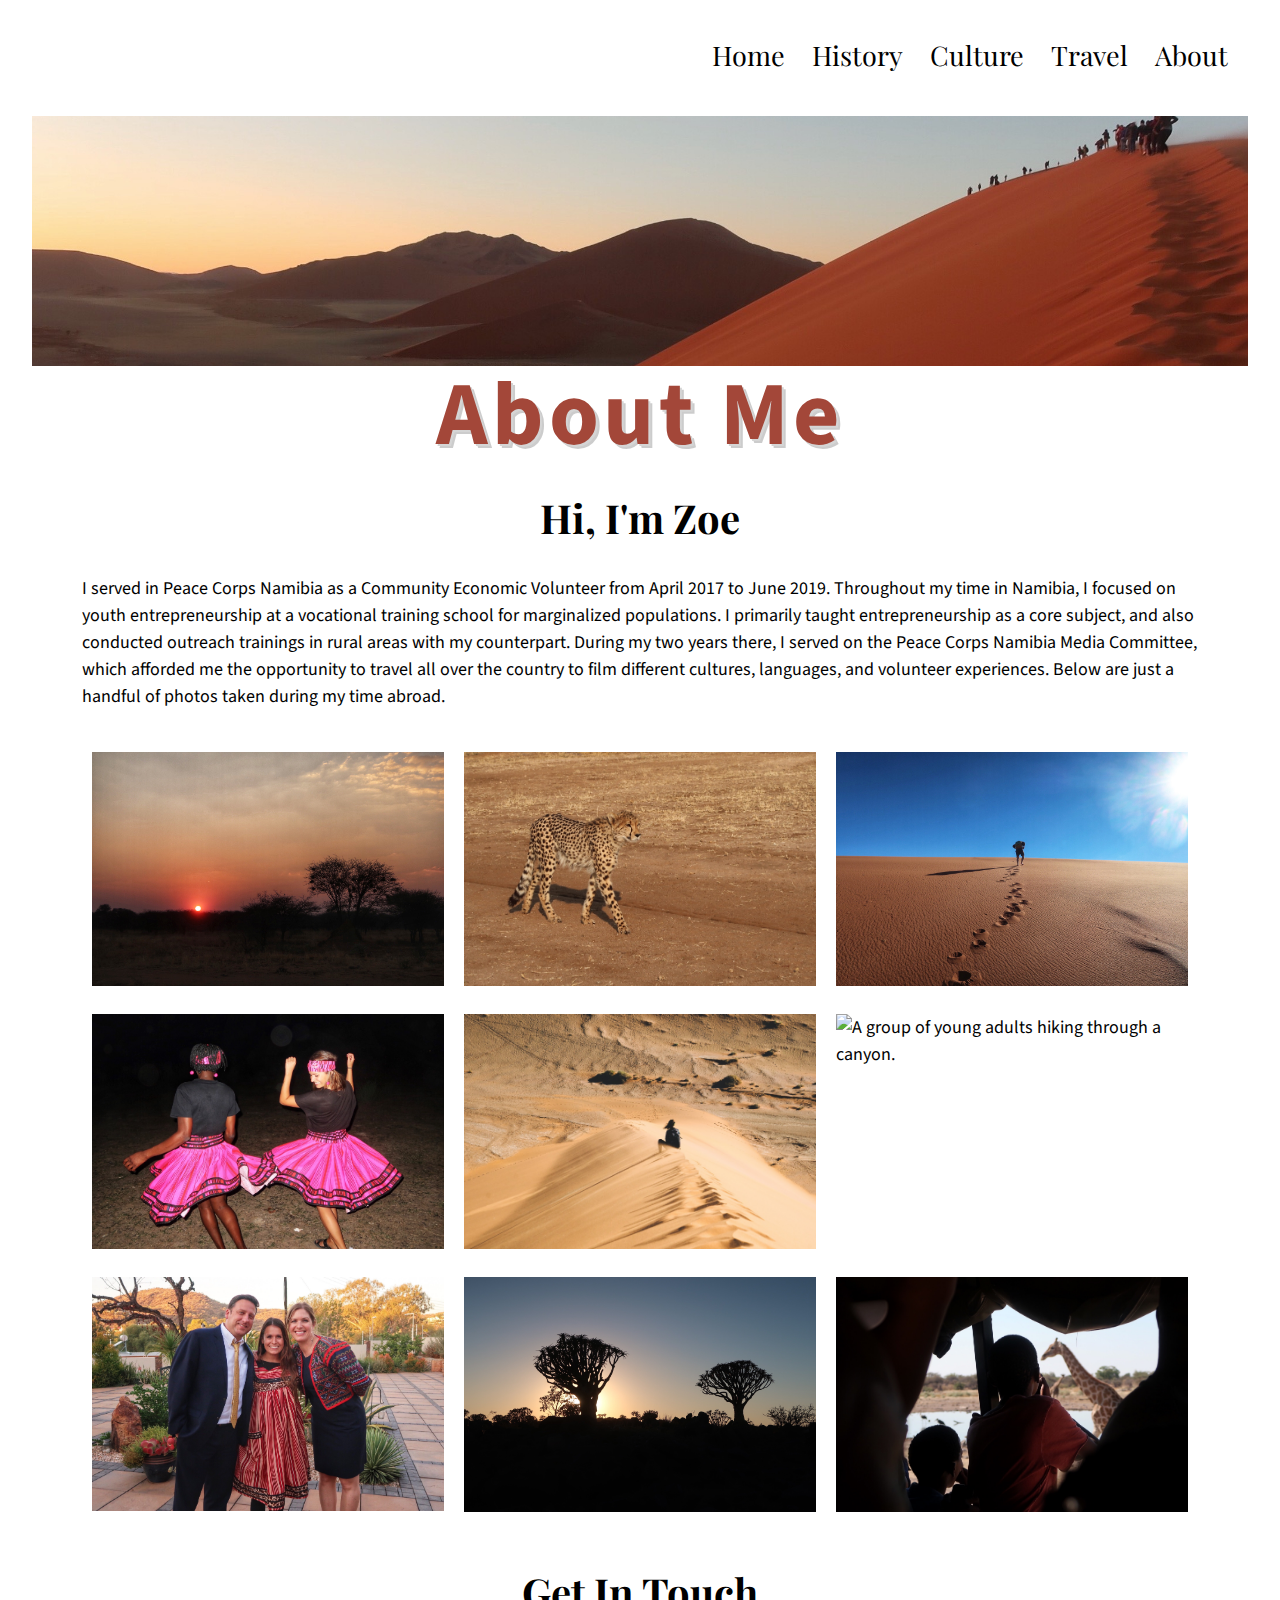
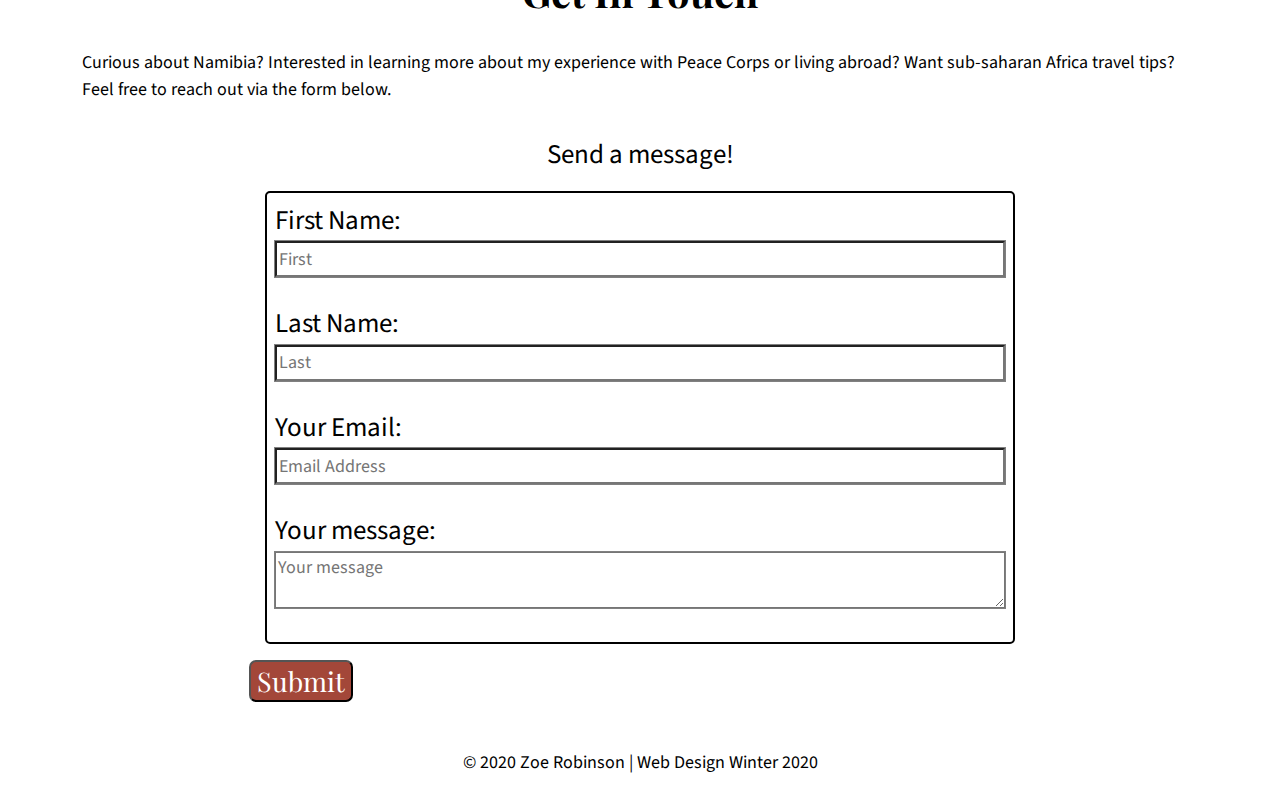
==== commit 8fd6aef0: "Update about.html" ====
--- a/about.html
+++ b/about.html
@@ -28,11 +28,11 @@
     <div class="about-container">
       <nav>
         <ul class="navbar">
-          <li><a href="index.html">Home</a></li>
-          <li><a href="history.html">History</a></li>
-          <li><a href="culture.html">Culture</a></li>
-          <li><a href="travel.html">Travel</a></li>
-          <li class="selected"><a href="about.html">About</a></li>
+          <li><a href="index.html" tabindex="0">Home</a></li>
+          <li><a href="history.html" tabindex="0">History</a></li>
+          <li><a href="culture.html" tabindex="0">Culture</a></li>
+          <li><a href="travel.html" tabindex="0">Travel</a></li>
+          <li class="selected"><a href="about.html" tabindex="0">About</a></li>
         </ul>
       </nav>
 
--- a/css/style.css
+++ b/css/style.css
@@ -72,7 +72,7 @@
 
 h1{
   	font-size: 70px;
-  	line-height: 1.2;
+  	line-height: 1;
   	text-align: center;
     margin: 0 auto;
     font-family: 'Source Sans Pro', sans-serif;
@@ -594,8 +594,8 @@
 }
 
 h1{
-  font-size: 90px;
-  line-height: 1.2;
+  font-size: 80px;
+  line-height: 1;
   text-align: center;
   margin: 0 auto;
 }
@@ -658,8 +658,8 @@
   }
 
   h1{
-    font-size: 100px;
-    line-height: 1.2;
+    font-size: 90px;
+    line-height: 1;
     text-align: center;
     margin: 0 auto;
   }
@@ -827,7 +827,7 @@
   .gallery img:hover{
     transform:none;
   }
-  .flip-card:hover{
+  .flip-card:hover .flip-card-inner {
   transform:none;
   }
 }
